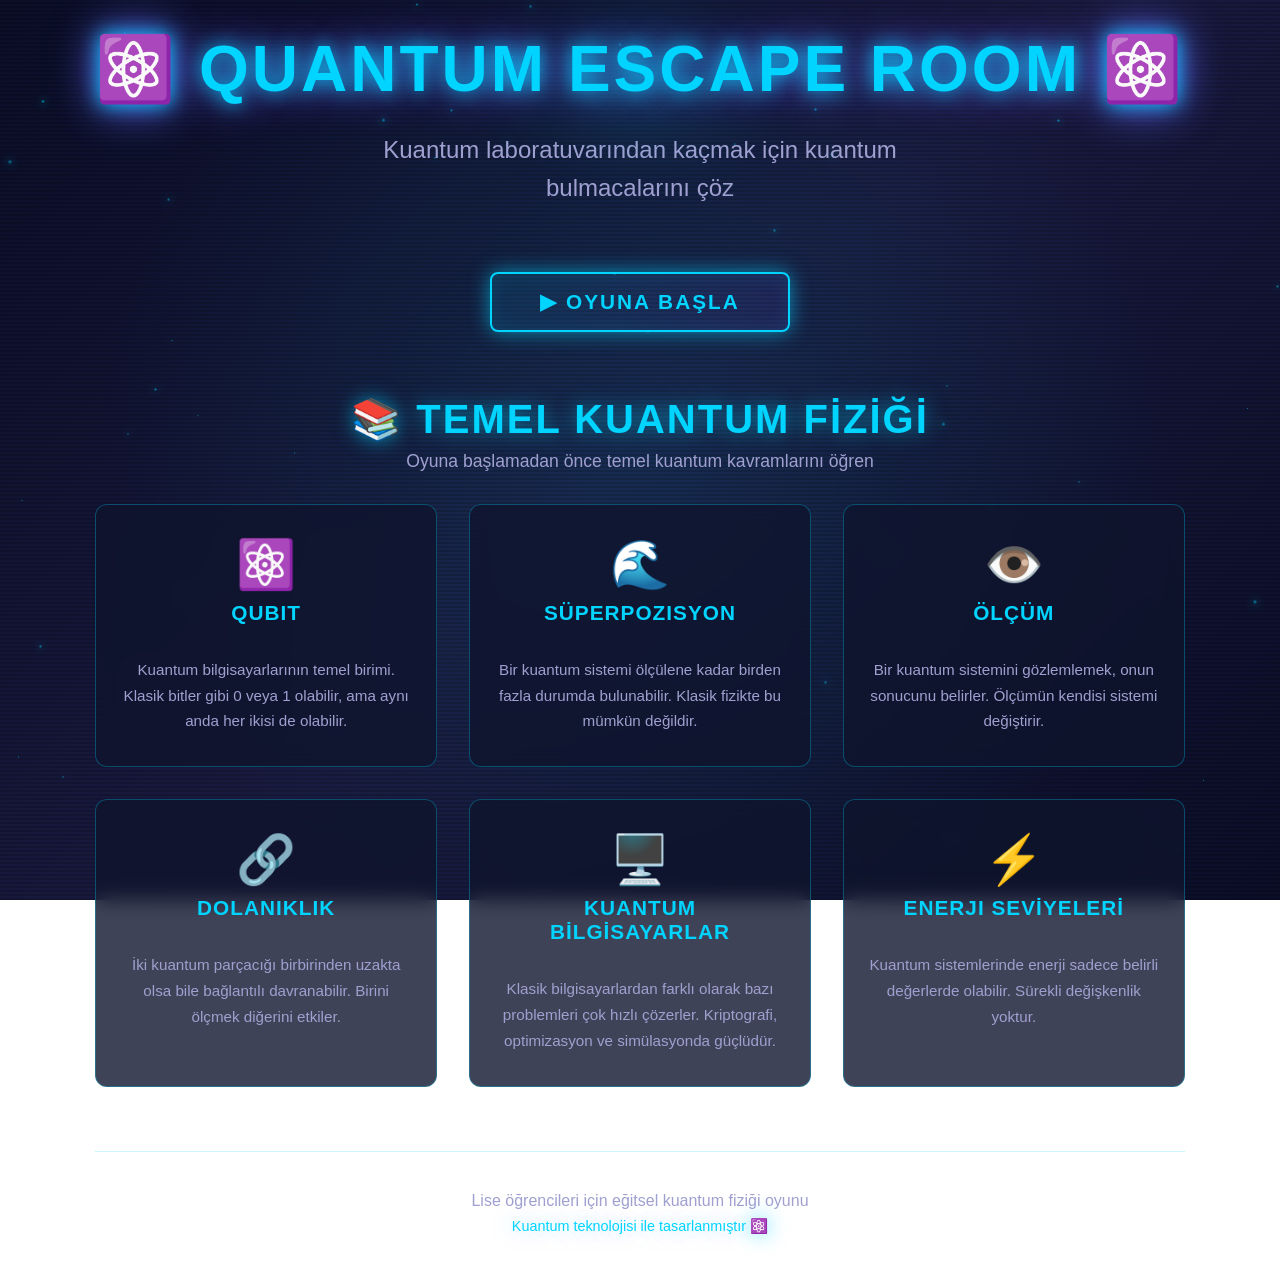
==== index.html @ 0ce35211 "fist kuantum" ====
<!DOCTYPE html>
<html lang="tr">
<head>
    <meta charset="UTF-8">
    <meta name="viewport" content="width=device-width, initial-scale=1.0">
    <title>Quantum Escape Room - Kuantum Laboratuvarından Kaçış</title>
    <link rel="stylesheet" href="style.css">
</head>
<body>
    <div class="background-effects">
        <div class="particles-container" id="particlesContainer"></div>
        <div class="background-glow"></div>
        <div class="scan-lines"></div>
    </div>

    <div class="main-container">
        <div class="home-screen">
            <!-- Logo/Başlık Bölümü -->
            <div class="header-section">
                <div class="logo-container">
                    <h1 class="main-title">⚛️ QUANTUM ESCAPE ROOM ⚛️</h1>
                    <div class="title-glow"></div>
                </div>
                <p class="subtitle">Kuantum laboratuvarından kaçmak için kuantum bulmacalarını çöz</p>
            </div>

            <!-- CTA Butonu -->
            <div class="cta-section">
                <button class="btn-play" onclick="startGame()">
                    <span class="btn-text">▶ OYUNA BAŞLA</span>
                    <div class="btn-glow"></div>
                </button>
            </div>

            <!-- Kuantum Özeti Bölümü -->
            <div class="quantum-intro">
                <h2 class="section-title">📚 TEMEL KUANTUM FİZİĞİ</h2>
                <p class="section-desc">Oyuna başlamadan önce temel kuantum kavramlarını öğren</p>
                
                <div class="cards-grid">
                    <div class="concept-card">
                        <div class="card-header">
                            <div class="card-icon">⚛️</div>
                            <h3>QUBIT</h3>
                        </div>
                        <p>Kuantum bilgisayarlarının temel birimi. Klasik bitler gibi 0 veya 1 olabilir, ama aynı anda her ikisi de olabilir.</p>
                    </div>

                    <div class="concept-card">
                        <div class="card-header">
                            <div class="card-icon">🌊</div>
                            <h3>SÜPERPOZISYON</h3>
                        </div>
                        <p>Bir kuantum sistemi ölçülene kadar birden fazla durumda bulunabilir. Klasik fizikte bu mümkün değildir.</p>
                    </div>

                    <div class="concept-card">
                        <div class="card-header">
                            <div class="card-icon">👁️</div>
                            <h3>ÖLÇÜM</h3>
                        </div>
                        <p>Bir kuantum sistemini gözlemlemek, onun sonucunu belirler. Ölçümün kendisi sistemi değiştirir.</p>
                    </div>

                    <div class="concept-card">
                        <div class="card-header">
                            <div class="card-icon">🔗</div>
                            <h3>DOLANIKLIK</h3>
                        </div>
                        <p>İki kuantum parçacığı birbirinden uzakta olsa bile bağlantılı davranabilir. Birini ölçmek diğerini etkiler.</p>
                    </div>

                    <div class="concept-card">
                        <div class="card-header">
                            <div class="card-icon">🖥️</div>
                            <h3>KUANTUM BİLGİSAYARLAR</h3>
                        </div>
                        <p>Klasik bilgisayarlardan farklı olarak bazı problemleri çok hızlı çözerler. Kriptografi, optimizasyon ve simülasyonda güçlüdür.</p>
                    </div>

                    <div class="concept-card">
                        <div class="card-header">
                            <div class="card-icon">⚡</div>
                            <h3>ENERJI SEVİYELERİ</h3>
                        </div>
                        <p>Kuantum sistemlerinde enerji sadece belirli değerlerde olabilir. Sürekli değişkenlik yoktur.</p>
                    </div>
                </div>
            </div>

            <!-- Footer -->
            <div class="footer-info">
                <p>Lise öğrencileri için eğitsel kuantum fiziği oyunu</p>
                <p class="footer-credit">Kuantum teknolojisi ile tasarlanmıştır ⚛️</p>
            </div>
        </div>
    </div>

    <script src="script.js"></script>
</body>
</html>
---- style.css ----
/* ========== QUANTUM ESCAPE ROOM - GLOBAL STYLES ========== */

:root {
    /* Renk Paleti */
    --primary-cyan: #00d4ff;
    --primary-magenta: #ff006e;
    --accent-purple: #8338ec;
    --success-green: #00ff88;
    --error-red: #ff3333;
    
    /* Arka Plan */
    --dark-bg: #0a0e27;
    --dark-secondary: #1a1a3f;
    --card-bg: rgba(15, 20, 45, 0.8);
    
    /* Yazı */
    --text-primary: #e0e0ff;
    --text-secondary: #a0a0d0;
    --text-accent: var(--primary-cyan);
    
    /* Glow */
    --glow-cyan: 0 0 20px rgba(0, 212, 255, 0.6);
    --glow-cyan-strong: 0 0 40px rgba(0, 212, 255, 0.8);
    --glow-purple: 0 0 20px rgba(131, 56, 236, 0.6);
    --glow-green: 0 0 20px rgba(0, 255, 136, 0.6);
    
    /* Geçişler */
    --transition-fast: all 0.2s cubic-bezier(0.4, 0, 0.2, 1);
    --transition-smooth: all 0.4s cubic-bezier(0.4, 0, 0.2, 1);
}

/* ========== RESET & BASE STYLES ========== */
* {
    margin: 0;
    padding: 0;
    box-sizing: border-box;
}

html {
    scroll-behavior: smooth;
    font-size: 16px;
}

body {
    font-family: 'Segoe UI', 'Helvetica Neue', sans-serif;
    background: linear-gradient(135deg, #0a0e27 0%, #1a1a3f 50%, #0a0e27 100%);
    background-attachment: fixed;
    color: var(--text-primary);
    overflow-x: hidden;
    min-height: 100vh;
    position: relative;
}

/* ========== BACKGROUND EFFECTS ========== */
.background-effects {
    position: fixed;
    top: 0;
    left: 0;
    width: 100%;
    height: 100%;
    pointer-events: none;
    z-index: -1;
}

.particles-container {
    position: absolute;
    width: 100%;
    height: 100%;
    overflow: hidden;
}

.particle {
    position: absolute;
    width: 2px;
    height: 2px;
    background: radial-gradient(circle, var(--primary-cyan), transparent);
    border-radius: 50%;
    opacity: 0.6;
    animation: float 30s infinite linear;
    box-shadow: 0 0 8px var(--primary-cyan);
}

@keyframes float {
    0% {
        transform: translateY(100vh) translateX(0);
        opacity: 0;
    }
    10% {
        opacity: 0.8;
    }
    90% {
        opacity: 0.8;
    }
    100% {
        transform: translateY(-100vh) translateX(100px);
        opacity: 0;
    }
}

.background-glow {
    position: absolute;
    width: 100%;
    height: 100%;
    background: radial-gradient(circle at center, rgba(0, 212, 255, 0.1) 0%, transparent 70%);
    animation: glow-pulse 8s ease-in-out infinite;
}

@keyframes glow-pulse {
    0%, 100% {
        opacity: 0.3;
    }
    50% {
        opacity: 0.6;
    }
}

.scan-lines {
    position: absolute;
    width: 100%;
    height: 100%;
    background: repeating-linear-gradient(
        0deg,
        rgba(0, 0, 0, 0.15) 0px,
        rgba(0, 0, 0, 0.15) 2px,
        transparent 2px,
        transparent 4px
    );
    pointer-events: none;
    animation: scan 8s linear infinite;
}

@keyframes scan {
    0% {
        transform: translateY(0);
    }
    100% {
        transform: translateY(10px);
    }
}

/* ========== MAIN CONTAINER ========== */
.main-container {
    position: relative;
    z-index: 1;
    width: 100%;
    min-height: 100vh;
    padding: 2rem 1rem;
    display: flex;
    align-items: center;
    justify-content: center;
}

.game-container {
    flex-direction: column;
    max-width: 1600px;
}

/* ========== HOME SCREEN ========== */
.home-screen {
    text-align: center;
    animation: fadeIn 0.8s ease-out;
}

@keyframes fadeIn {
    from {
        opacity: 0;
        transform: translateY(20px);
    }
    to {
        opacity: 1;
        transform: translateY(0);
    }
}

/* Header Section */
.header-section {
    margin-bottom: 4rem;
}

.logo-container {
    position: relative;
    margin-bottom: 1.5rem;
}

.main-title {
    font-size: clamp(2rem, 8vw, 4rem);
    font-weight: 900;
    letter-spacing: 3px;
    color: var(--primary-cyan);
    text-shadow: 
        0 0 20px var(--primary-cyan),
        0 0 40px var(--accent-purple),
        0 0 60px rgba(0, 212, 255, 0.3);
    animation: titleGlow 3s ease-in-out infinite;
}

@keyframes titleGlow {
    0%, 100% {
        text-shadow: 
            0 0 20px var(--primary-cyan),
            0 0 40px var(--accent-purple),
            0 0 60px rgba(0, 212, 255, 0.3);
    }
    50% {
        text-shadow: 
            0 0 30px var(--primary-cyan),
            0 0 60px var(--accent-purple),
            0 0 80px rgba(0, 212, 255, 0.5);
    }
}

.title-glow {
    position: absolute;
    top: 0;
    left: 50%;
    transform: translateX(-50%);
    width: 300px;
    height: 100px;
    background: radial-gradient(circle, rgba(0, 212, 255, 0.2) 0%, transparent 70%);
    filter: blur(40px);
}

.subtitle {
    font-size: clamp(1rem, 3vw, 1.5rem);
    color: var(--text-secondary);
    margin-top: 1rem;
    line-height: 1.6;
    max-width: 600px;
    margin-left: auto;
    margin-right: auto;
}

/* CTA Section */
.cta-section {
    margin: 3rem 0;
}

.btn-play {
    position: relative;
    padding: 1rem 3rem;
    font-size: clamp(1rem, 2vw, 1.3rem);
    font-weight: 700;
    letter-spacing: 2px;
    border: 2px solid var(--primary-cyan);
    background: linear-gradient(135deg, rgba(0, 212, 255, 0.1), rgba(131, 56, 236, 0.1));
    color: var(--primary-cyan);
    cursor: pointer;
    border-radius: 8px;
    transition: var(--transition-smooth);
    overflow: hidden;
    box-shadow: var(--glow-cyan), inset 0 0 20px rgba(0, 212, 255, 0.1);
}

.btn-play:hover {
    background: linear-gradient(135deg, rgba(0, 212, 255, 0.2), rgba(131, 56, 236, 0.2));
    box-shadow: var(--glow-cyan-strong), inset 0 0 30px rgba(0, 212, 255, 0.2);
    transform: translateY(-2px);
}

.btn-play:active {
    transform: translateY(0);
}

.btn-play.secondary {
    border-color: var(--primary-magenta);
    color: var(--primary-magenta);
    box-shadow: 0 0 20px rgba(255, 0, 110, 0.4), inset 0 0 20px rgba(255, 0, 110, 0.1);
}

.btn-play.secondary:hover {
    box-shadow: 0 0 40px rgba(255, 0, 110, 0.6), inset 0 0 30px rgba(255, 0, 110, 0.2);
}

.btn-text {
    position: relative;
    z-index: 2;
    display: block;
}

.btn-glow {
    position: absolute;
    inset: 0;
    background: linear-gradient(90deg, transparent, var(--primary-cyan), transparent);
    opacity: 0;
    animation: buttonGlow 2s ease-in-out infinite;
}

@keyframes buttonGlow {
    0%, 100% {
        opacity: 0;
    }
    50% {
        opacity: 0.5;
    }
}

/* Quantum Basics Section */
.quantum-intro {
    margin: 4rem 0;
}

.section-title {
    font-size: clamp(1.5rem, 4vw, 2.5rem);
    color: var(--primary-cyan);
    text-shadow: var(--glow-cyan);
    margin-bottom: 0.5rem;
    letter-spacing: 2px;
}

.section-desc {
    color: var(--text-secondary);
    margin-bottom: 2rem;
    font-size: 1.1rem;
}

.cards-grid {
    display: grid;
    grid-template-columns: repeat(auto-fit, minmax(300px, 1fr));
    gap: 2rem;
    margin-bottom: 3rem;
}

.concept-card {
    background: var(--card-bg);
    backdrop-filter: blur(10px);
    border: 1px solid rgba(0, 212, 255, 0.3);
    border-radius: 12px;
    padding: 2rem 1.5rem;
    text-align: center;
    cursor: pointer;
    transition: var(--transition-smooth);
    position: relative;
    overflow: hidden;
}

.concept-card::before {
    content: '';
    position: absolute;
    top: 0;
    left: 0;
    width: 100%;
    height: 2px;
    background: linear-gradient(90deg, transparent, var(--primary-cyan), transparent);
    opacity: 0;
    transition: opacity 0.3s;
}

.concept-card:hover {
    border-color: var(--primary-cyan);
    background: var(--card-bg);
    box-shadow: var(--glow-cyan);
    transform: translateY(-5px);
}

.concept-card:hover::before {
    opacity: 1;
}

.card-header {
    display: flex;
    flex-direction: column;
    align-items: center;
    margin-bottom: 1rem;
}

.card-icon {
    font-size: 3rem;
    margin-bottom: 0.5rem;
}

.concept-card h3 {
    font-size: 1.3rem;
    color: var(--primary-cyan);
    letter-spacing: 1px;
    margin-bottom: 1rem;
}

.concept-card p {
    color: var(--text-secondary);
    line-height: 1.7;
    font-size: 0.95rem;
}

/* Footer */
.footer-info {
    margin-top: 4rem;
    padding-top: 2rem;
    border-top: 1px solid rgba(0, 212, 255, 0.2);
    color: var(--text-secondary);
}

.footer-info p {
    margin: 0.5rem 0;
}

.footer-credit {
    font-size: 0.9rem;
    color: var(--primary-cyan);
    text-shadow: var(--glow-cyan);
}

/* ========== GAME SCREEN ========== */
.game-header {
    display: flex;
    justify-content: space-between;
    align-items: center;
    margin-bottom: 2rem;
    padding: 1.5rem;
    background: var(--card-bg);
    border: 1px solid rgba(0, 212, 255, 0.3);
    border-radius: 8px;
    flex-wrap: wrap;
    gap: 1rem;
}

.header-left {
    display: flex;
    align-items: center;
    gap: 1.5rem;
}

.btn-back {
    padding: 0.7rem 1.5rem;
    border: 1px solid var(--primary-cyan);
    background: transparent;
    color: var(--primary-cyan);
    cursor: pointer;
    border-radius: 6px;
    font-weight: 600;
    transition: var(--transition-fast);
}

.btn-back:hover {
    box-shadow: var(--glow-cyan);
    background: rgba(0, 212, 255, 0.1);
}

.room-title {
    display: flex;
    flex-direction: column;
    gap: 0.3rem;
}

.room-badge {
    font-size: 0.9rem;
    color: var(--primary-cyan);
    letter-spacing: 2px;
    font-weight: 700;
}

.room-badge-2 {
    color: var(--primary-magenta);
}

.room-title h2 {
    font-size: 1.8rem;
    letter-spacing: 2px;
    color: var(--primary-cyan);
}

.header-right {
    display: flex;
    gap: 2rem;
    align-items: center;
}

.progress-indicator {
    min-width: 200px;
}

.progress-indicator .progress-bar {
    height: 8px;
    background: rgba(0, 0, 0, 0.3);
    border: 1px solid var(--primary-cyan);
    border-radius: 10px;
    overflow: hidden;
    margin-bottom: 0.5rem;
}

.progress-bar .progress-fill {
    height: 100%;
    background: linear-gradient(90deg, var(--primary-cyan), var(--accent-purple));
    width: 0%;
    transition: width 0.5s ease;
    box-shadow: var(--glow-cyan);
}

.progress-text {
    font-size: 0.9rem;
    color: var(--primary-cyan);
    font-weight: 600;
}

/* Game Screen Layout */
.game-screen {
    display: grid;
    grid-template-columns: 300px 1fr 300px;
    gap: 1.5rem;
    min-height: 70vh;
}

.game-panel {
    background: var(--card-bg);
    border: 1px solid rgba(0, 212, 255, 0.3);
    border-radius: 12px;
    overflow: hidden;
    display: flex;
    flex-direction: column;
}

.panel-header {
    padding: 1.5rem;
    border-bottom: 1px solid rgba(0, 212, 255, 0.3);
    background: linear-gradient(135deg, rgba(0, 212, 255, 0.1), rgba(131, 56, 236, 0.1));
}

.panel-header h3 {
    font-size: 1.1rem;
    color: var(--primary-cyan);
    letter-spacing: 1px;
}

.panel-content {
    flex: 1;
    padding: 1.5rem;
    overflow-y: auto;
}

.objective-box,
.status-box,
.hint-box,
.status-panel,
.info-section {
    background: rgba(0, 0, 0, 0.3);
    border-left: 3px solid var(--primary-cyan);
    padding: 1.5rem;
    border-radius: 6px;
    margin-bottom: 1.5rem;
}

.hint-box {
    border-left-color: var(--primary-magenta);
}

.objective-box h4,
.status-box h4,
.hint-box h4,
.status-panel h4,
.info-section h4 {
    color: var(--primary-cyan);
    margin-bottom: 1rem;
    font-size: 1rem;
}

.objective-box p,
.hint-box p {
    color: var(--text-secondary);
    line-height: 1.6;
    font-size: 0.95rem;
}

.status-item {
    display: flex;
    justify-content: space-between;
    align-items: center;
    padding: 0.7rem 0;
    border-bottom: 1px solid rgba(0, 212, 255, 0.1);
}

.status-item:last-child {
    border-bottom: none;
}

.status-label {
    color: var(--text-secondary);
    font-size: 0.9rem;
}

.status-value {
    color: var(--primary-cyan);
    font-weight: 600;
}

.stat-item {
    display: flex;
    justify-content: space-between;
    padding: 0.8rem 0;
    border-bottom: 1px solid rgba(0, 212, 255, 0.1);
}

.stat-label {
    color: var(--text-secondary);
}

.stat-value {
    color: var(--success-green);
    font-weight: 700;
}

.info-text {
    color: var(--text-secondary);
    font-size: 0.9rem;
    margin-bottom: 0.5rem;
}

.info-text span {
    color: var(--primary-cyan);
    font-weight: 600;
}

/* Energy Bar */
.energy-bar {
    margin-bottom: 2rem;
    padding-bottom: 1.5rem;
    border-bottom: 1px solid rgba(0, 212, 255, 0.2);
}

.energy-label {
    font-size: 0.9rem;
    color: var(--text-secondary);
    margin-bottom: 0.8rem;
    font-weight: 600;
}

.energy-level {
    height: 10px;
    background: rgba(0, 0, 0, 0.4);
    border: 1px solid var(--primary-cyan);
    border-radius: 10px;
    overflow: hidden;
    margin-bottom: 0.5rem;
}

.energy-fill {
    height: 100%;
    background: linear-gradient(90deg, var(--primary-cyan), var(--accent-purple));
    width: 0%;
    transition: width 0.3s ease;
    box-shadow: var(--glow-cyan);
}

.energy-value {
    font-size: 0.9rem;
    color: var(--success-green);
    font-weight: 700;
}

/* Center Panel */
.center-panel {
    display: flex;
    flex-direction: column;
    align-items: center;
    justify-content: center;
    padding: 2rem;
}

.puzzle-section {
    width: 100%;
    text-align: center;
    margin-bottom: 2rem;
}

.puzzle-header {
    margin-bottom: 2.5rem;
}

.puzzle-header h3 {
    font-size: 1.8rem;
    color: var(--primary-cyan);
    letter-spacing: 2px;
    margin-bottom: 0.5rem;
}

.puzzle-header p {
    color: var(--text-secondary);
    font-size: 1rem;
}

/* Quantum Cards */
.quantum-cards {
    display: grid;
    grid-template-columns: repeat(auto-fit, minmax(140px, 1fr));
    gap: 1.5rem;
    margin-bottom: 2rem;
    width: 100%;
    max-width: 600px;
    margin-left: auto;
    margin-right: auto;
}

.quantum-card {
    aspect-ratio: 1;
    background: linear-gradient(135deg, rgba(0, 212, 255, 0.1), rgba(131, 56, 236, 0.1));
    border: 2px solid rgba(0, 212, 255, 0.3);
    border-radius: 10px;
    display: flex;
    align-items: center;
    justify-content: center;
    cursor: pointer;
    transition: var(--transition-smooth);
    position: relative;
    overflow: hidden;
}

.quantum-card:hover {
    border-color: var(--primary-cyan);
    box-shadow: var(--glow-cyan);
    transform: scale(1.05);
}

.quantum-card.selected {
    border-color: var(--accent-purple);
    background: linear-gradient(135deg, rgba(131, 56, 236, 0.2), rgba(0, 212, 255, 0.2));
    box-shadow: var(--glow-purple);
    transform: scale(1.15);
}

.card-display {
    display: flex;
    flex-direction: column;
    align-items: center;
    gap: 0.5rem;
    position: relative;
    z-index: 2;
}

.card-value {
    font-size: 2.5rem;
    font-weight: 900;
    color: var(--primary-cyan);
}

.card-label {
    font-size: 0.8rem;
    color: var(--text-secondary);
    letter-spacing: 1px;
}

.card-glow {
    position: absolute;
    inset: 0;
    background: radial-gradient(circle, rgba(0, 212, 255, 0.3) 0%, transparent 70%);
    opacity: 0;
    transition: opacity 0.3s;
}

.quantum-card:hover .card-glow {
    opacity: 1;
}

/* Action Buttons */
.btn-action {
    padding: 1rem 2.5rem;
    font-size: 1.1rem;
    font-weight: 700;
    letter-spacing: 1px;
    border: 2px solid var(--success-green);
    background: linear-gradient(135deg, rgba(0, 255, 136, 0.1), rgba(0, 212, 255, 0.1));
    color: var(--success-green);
    cursor: pointer;
    border-radius: 8px;
    transition: var(--transition-smooth);
    position: relative;
    overflow: hidden;
    box-shadow: var(--glow-green), inset 0 0 20px rgba(0, 255, 136, 0.1);
}

.btn-action:hover {
    background: linear-gradient(135deg, rgba(0, 255, 136, 0.2), rgba(0, 212, 255, 0.2));
    box-shadow: 0 0 40px rgba(0, 255, 136, 0.6), inset 0 0 30px rgba(0, 255, 136, 0.2);
    transform: translateY(-2px);
}

.btn-action:active {
    transform: translateY(0);
}

.btn-action:disabled {
    opacity: 0.5;
    cursor: not-allowed;
}

.btn-action-text {
    position: relative;
    z-index: 2;
}

.btn-action-glow {
    position: absolute;
    inset: 0;
    background: linear-gradient(90deg, transparent, var(--success-green), transparent);
    opacity: 0;
    animation: actionGlow 2s ease-in-out infinite;
}

@keyframes actionGlow {
    0%, 100% {
        opacity: 0;
    }
    50% {
        opacity: 0.5;
    }
}

/* Door/Vault Visual */
.door-container,
.vault-container {
    margin-top: 2rem;
    flex: 1;
    display: flex;
    flex-direction: column;
    align-items: center;
    justify-content: center;
    gap: 1.5rem;
}

.door-frame {
    width: 150px;
    height: 250px;
    background: rgba(0, 0, 0, 0.5);
    border: 3px solid var(--primary-cyan);
    border-radius: 8px;
    position: relative;
    display: flex;
    align-items: center;
    justify-content: center;
    box-shadow: var(--glow-cyan), inset 0 0 30px rgba(0, 0, 0, 0.5);
}

.door {
    width: 140px;
    height: 240px;
    background: linear-gradient(135deg, rgba(0, 212, 255, 0.2), rgba(131, 56, 236, 0.2));
    border-radius: 6px;
    border: 1px solid rgba(0, 212, 255, 0.4);
    position: relative;
    display: flex;
    align-items: center;
    justify-content: center;
    cursor: pointer;
    transition: var(--transition-smooth);
}

.door:hover {
    background: linear-gradient(135deg, rgba(0, 212, 255, 0.3), rgba(131, 56, 236, 0.3));
}

.door-glow {
    position: absolute;
    inset: 0;
    background: radial-gradient(circle, rgba(0, 212, 255, 0.2) 0%, transparent 70%);
    border-radius: 6px;
}

.door.opened {
    animation: doorOpened 0.8s ease-out forwards;
}

@keyframes doorOpened {
    0% {
        background: linear-gradient(135deg, rgba(0, 212, 255, 0.2), rgba(131, 56, 236, 0.2));
        box-shadow: 0 0 20px rgba(0, 212, 255, 0.4);
    }
    50% {
        background: linear-gradient(135deg, rgba(0, 255, 136, 0.3), rgba(0, 212, 255, 0.3));
        box-shadow: 0 0 50px rgba(0, 255, 136, 0.8);
    }
    100% {
        background: linear-gradient(135deg, rgba(0, 255, 136, 0.2), rgba(0, 212, 255, 0.1));
        box-shadow: 0 0 20px rgba(0, 255, 136, 0.6);
    }
}

.door-handle {
    width: 15px;
    height: 40px;
    background: var(--primary-cyan);
    border-radius: 4px;
    position: absolute;
    right: 10px;
    top: 50%;
    transform: translateY(-50%);
    box-shadow: 0 0 10px var(--primary-cyan);
}

#doorStatus {
    color: var(--primary-cyan);
    font-weight: 700;
    font-size: 1rem;
    letter-spacing: 1px;
}

#doorStatus.opened {
    color: var(--success-green);
    animation: pulse 0.6s ease-out;
}

@keyframes pulse {
    0% {
        transform: scale(1);
    }
    50% {
        transform: scale(1.1);
    }
    100% {
        transform: scale(1);
    }
}

/* Vault Visual */
.vault {
    width: 160px;
    height: 180px;
    background: rgba(0, 0, 0, 0.6);
    border: 4px solid var(--primary-magenta);
    border-radius: 12px;
    position: relative;
    display: flex;
    align-items: center;
    justify-content: center;
    box-shadow: 0 0 40px rgba(255, 0, 110, 0.4), inset 0 0 40px rgba(0, 0, 0, 0.5);
}

.vault-door {
    width: 140px;
    height: 160px;
    background: radial-gradient(circle at 20% 20%, rgba(0, 212, 255, 0.2), rgba(0, 0, 0, 0.8));
    border-radius: 10px;
    border: 2px solid var(--primary-magenta);
    position: relative;
    display: flex;
    align-items: center;
    justify-content: center;
}

.vault-lock {
    width: 40px;
    height: 40px;
    background: var(--primary-magenta);
    border-radius: 4px;
    position: absolute;
    box-shadow: 0 0 15px var(--primary-magenta);
}

.vault-lock.opened {
    animation: lockOpen 0.6s ease-out forwards;
}

@keyframes lockOpen {
    0% {
        transform: rotate(0deg);
        background: var(--primary-magenta);
    }
    100% {
        transform: rotate(45deg);
        background: var(--success-green);
    }
}

.vault-glow {
    position: absolute;
    inset: 0;
    background: radial-gradient(circle, rgba(0, 212, 255, 0.1) 0%, transparent 70%);
    border-radius: 10px;
}

.vault-dial {
    position: absolute;
    bottom: 10px;
    width: 30px;
    height: 30px;
    border: 2px solid var(--primary-cyan);
    border-radius: 50%;
    background: transparent;
}

#vaultStatus {
    color: var(--primary-magenta);
    font-weight: 700;
    font-size: 1rem;
    letter-spacing: 1px;
}

#vaultStatus.opened {
    color: var(--success-green);
    animation: pulse 0.6s ease-out;
}

/* Entanglement System */
.entanglement-system {
    display: grid;
    grid-template-columns: 1fr 1fr;
    gap: 2rem;
    margin-bottom: 2rem;
}

.quantum-box {
    background: rgba(0, 0, 0, 0.3);
    border: 2px solid var(--primary-cyan);
    border-radius: 10px;
    padding: 1.5rem;
    position: relative;
}

.quantum-box.blue-box {
    border-color: #00d4ff;
}

.quantum-box.red-box {
    border-color: #ff006e;
}

.box-header {
    display: flex;
    justify-content: space-between;
    align-items: center;
    margin-bottom: 1.5rem;
    padding-bottom: 1rem;
    border-bottom: 1px solid rgba(0, 212, 255, 0.2);
}

.box-label {
    font-size: 0.9rem;
    letter-spacing: 2px;
    font-weight: 700;
    color: inherit;
}

.box-icon {
    font-size: 1.5rem;
    opacity: 0.7;
}

.box-cards {
    display: flex;
    flex-direction: column;
    gap: 1rem;
}

.entangle-card {
    aspect-ratio: 3/1;
    background: linear-gradient(135deg, rgba(0, 212, 255, 0.1), rgba(0, 0, 0, 0.3));
    border: 1px solid rgba(0, 212, 255, 0.3);
    border-radius: 6px;
    display: flex;
    flex-direction: column;
    align-items: center;
    justify-content: center;
    cursor: pointer;
    transition: var(--transition-fast);
    position: relative;
}

.entangle-card:hover {
    border-color: var(--primary-cyan);
    box-shadow: var(--glow-cyan);
    transform: translateX(5px);
}

.entangle-card.selected {
    background: linear-gradient(135deg, rgba(0, 212, 255, 0.2), rgba(131, 56, 236, 0.2));
    border-color: var(--accent-purple);
    box-shadow: var(--glow-purple);
    transform: scale(1.05);
}

.entangle-card.matched {
    opacity: 0.5;
    cursor: not-allowed;
}

.entangle-card.correct {
    background: linear-gradient(135deg, rgba(0, 255, 136, 0.2), rgba(0, 212, 255, 0.1));
    border-color: var(--success-green);
    box-shadow: var(--glow-green);
    opacity: 1;
}

.card-symbol {
    font-size: 1.5rem;
    font-weight: 700;
    color: var(--primary-cyan);
}

.card-desc {
    font-size: 0.75rem;
    color: var(--text-secondary);
    margin-top: 0.2rem;
}

.connection-line {
    position: absolute;
    width: 2px;
    height: 30px;
    background: var(--primary-cyan);
    opacity: 0;
    transition: opacity 0.3s;
}

.entangle-card:hover .connection-line {
    opacity: 0.5;
}

/* ========== MODALS ========== */
.modal {
    position: fixed;
    top: 0;
    left: 0;
    width: 100%;
    height: 100%;
    background: rgba(0, 0, 0, 0.8);
    backdrop-filter: blur(4px);
    display: flex;
    align-items: center;
    justify-content: center;
    z-index: 100;
    opacity: 0;
    visibility: hidden;
    transition: var(--transition-smooth);
}

.modal.show {
    opacity: 1;
    visibility: visible;
}

.modal-content {
    background: var(--card-bg);
    border: 2px solid var(--primary-cyan);
    border-radius: 12px;
    padding: 2.5rem;
    max-width: 600px;
    max-height: 85vh;
    overflow-y: auto;
    box-shadow: var(--glow-cyan-strong), 0 0 80px rgba(0, 212, 255, 0.2);
    animation: modalEnter 0.5s ease-out;
}

@keyframes modalEnter {
    from {
        opacity: 0;
        transform: scale(0.9);
    }
    to {
        opacity: 1;
        transform: scale(1);
    }
}

.modal-header {
    text-align: center;
    margin-bottom: 2rem;
}

.modal-header h2 {
    font-size: 2rem;
    color: var(--success-green);
    text-shadow: 0 0 20px rgba(0, 255, 136, 0.4);
    margin-bottom: 0.5rem;
    letter-spacing: 1px;
}

.modal-header p {
    color: var(--primary-cyan);
    font-size: 1.1rem;
}

.learning-card {
    margin-bottom: 2rem;
}

.learning-card h3 {
    color: var(--primary-cyan);
    font-size: 1.3rem;
    margin-bottom: 1rem;
    letter-spacing: 1px;
}

.learning-card p {
    color: var(--text-secondary);
    line-height: 1.8;
    margin-bottom: 1rem;
}

.benzetme-section {
    background: rgba(0, 0, 0, 0.3);
    border-left: 3px solid var(--primary-magenta);
    padding: 1.5rem;
    border-radius: 6px;
    margin-bottom: 1.5rem;
}

.benzetme-section h4 {
    color: var(--primary-magenta);
    margin-bottom: 0.8rem;
}

.benzetme-section p {
    font-style: italic;
    color: var(--text-secondary);
}

.key-message {
    background: rgba(0, 212, 255, 0.1);
    border: 1px solid var(--primary-cyan);
    border-radius: 6px;
    padding: 1.5rem;
}

.key-message p {
    color: var(--primary-cyan);
    font-weight: 600;
}

.key-message strong {
    color: var(--accent-purple);
}

.modal-actions {
    display: flex;
    gap: 1rem;
    margin-top: 2rem;
}

.btn-primary {
    flex: 1;
    padding: 1rem;
    font-size: 1rem;
    font-weight: 700;
    border: 2px solid var(--primary-cyan);
    background: linear-gradient(135deg, rgba(0, 212, 255, 0.2), rgba(131, 56, 236, 0.1));
    color: var(--primary-cyan);
    cursor: pointer;
    border-radius: 8px;
    transition: var(--transition-smooth);
}

.btn-primary:hover {
    background: linear-gradient(135deg, rgba(0, 212, 255, 0.3), rgba(131, 56, 236, 0.2));
    box-shadow: var(--glow-cyan-strong);
}

/* ========== FINAL SCREEN ========== */
.final-screen {
    text-align: center;
    animation: fadeIn 0.8s ease-out;
}

.celebration-header {
    margin-bottom: 3rem;
    position: relative;
}

.celebration-title {
    font-size: clamp(2.5rem, 8vw, 4.5rem);
    font-weight: 900;
    color: var(--success-green);
    text-shadow: 
        0 0 30px var(--success-green),
        0 0 60px rgba(0, 255, 136, 0.4);
    animation: titleFloating 2s ease-in-out infinite;
    letter-spacing: 2px;
}

@keyframes titleFloating {
    0%, 100% {
        transform: translateY(0);
    }
    50% {
        transform: translateY(-10px);
    }
}

.celebration-subtitle {
    font-size: clamp(1.2rem, 3vw, 1.8rem);
    color: var(--primary-cyan);
    margin-top: 1rem;
    text-shadow: var(--glow-cyan);
}

.confetti {
    position: relative;
    height: 50px;
}

.confetti-piece {
    position: fixed;
    width: 8px;
    height: 8px;
    background: var(--primary-cyan);
    border-radius: 50%;
    pointer-events: none;
    animation: confettiFall 3s ease-out forwards;
}

@keyframes confettiFall {
    0% {
        transform: translateY(0) rotate(0deg);
        opacity: 1;
    }
    100% {
        transform: translateY(100vh) rotate(360deg);
        opacity: 0;
    }
}

.confetti-piece:nth-child(odd) {
    background: var(--primary-magenta);
}

.confetti-piece:nth-child(3n) {
    background: var(--accent-purple);
}

.results-container {
    max-width: 700px;
    margin: 0 auto 3rem;
}

.result-card {
    background: var(--card-bg);
    border: 2px solid var(--primary-cyan);
    border-radius: 12px;
    padding: 2.5rem;
    box-shadow: var(--glow-cyan);
}

.result-card h2 {
    font-size: 2rem;
    color: var(--success-green);
    margin-bottom: 2rem;
    text-shadow: 0 0 20px rgba(0, 255, 136, 0.4);
}

.achievement-section {
    margin-bottom: 2.5rem;
    text-align: left;
}

.achievement-section h3 {
    color: var(--primary-cyan);
    margin-bottom: 1rem;
    font-size: 1.3rem;
}

.achievement-list {
    display: flex;
    flex-direction: column;
    gap: 1rem;
}

.achievement-item {
    display: flex;
    align-items: center;
    gap: 1rem;
    padding: 1rem;
    background: rgba(0, 0, 0, 0.3);
    border-left: 3px solid var(--primary-magenta);
    border-radius: 6px;
}

.achievement-item.completed {
    border-left-color: var(--success-green);
}

.achievement-icon {
    font-size: 1.5rem;
    min-width: 30px;
    text-align: center;
}

.achievement-text {
    color: var(--text-primary);
    font-weight: 600;
}

.learning-summary {
    text-align: left;
    margin-bottom: 2rem;
}

.learning-summary h3 {
    color: var(--primary-cyan);
    margin-bottom: 1.5rem;
    font-size: 1.3rem;
}

.concept-summary {
    display: grid;
    grid-template-columns: repeat(auto-fit, minmax(250px, 1fr));
    gap: 1.5rem;
}

.summary-item {
    background: rgba(0, 0, 0, 0.3);
    border: 1px solid rgba(0, 212, 255, 0.2);
    border-radius: 8px;
    padding: 1.5rem;
    text-align: center;
}

.summary-item .summary-icon {
    font-size: 2.5rem;
    display-block;
    margin-bottom: 0.8rem;
}

.summary-item h4 {
    color: var(--primary-cyan);
    margin-bottom: 0.8rem;
    letter-spacing: 1px;
}

.summary-item p {
    color: var(--text-secondary);
    font-size: 0.95rem;
    line-height: 1.6;
}

.message-box {
    background: linear-gradient(135deg, rgba(0, 212, 255, 0.1), rgba(131, 56, 236, 0.1));
    border: 2px solid var(--primary-cyan);
    border-radius: 8px;
    padding: 2rem;
    margin-top: 2rem;
}

.message-box h3 {
    color: var(--primary-cyan);
    margin-bottom: 1rem;
}

.message-box p {
    color: var(--text-secondary);
    line-height: 1.8;
}

.final-actions {
    display: flex;
    flex-direction: column;
    gap: 1rem;
    max-width: 500px;
    margin: 0 auto 2rem;
}

.final-footer {
    color: var(--text-secondary);
    font-size: 1rem;
    margin-top: 2rem;
}

/* ========== RESPONSIVE DESIGN ========== */
@media (max-width: 1200px) {
    .game-screen {
        grid-template-columns: 1fr;
        gap: 1rem;
    }

    .left-panel,
    .right-panel {
        display: none;
    }

    .center-panel {
        grid-column: 1;
    }
}

@media (max-width: 768px) {
    .main-container {
        padding: 1rem 0.5rem;
    }

    .game-header {
        flex-direction: column;
        gap: 1rem;
    }

    .header-left {
        width: 100%;
        justify-content: space-between;
    }

    .header-right {
        width: 100%;
    }

    .quantum-cards {
        grid-template-columns: repeat(3, 1fr);
        gap: 1rem;
        max-width: 100%;
    }

    .puzzle-section {
        padding: 1rem 0;
    }

    .entanglement-system {
        grid-template-columns: 1fr;
        gap: 1.5rem;
    }

    .cards-grid {
        grid-template-columns: repeat(auto-fit, minmax(250px, 1fr));
        gap: 1rem;
    }

    .concept-summary {
        grid-template-columns: 1fr;
    }

    .final-actions {
        grid-template-columns: 1fr;
    }

    .modal-content {
        padding: 1.5rem;
        margin: 1rem;
    }

    .main-title {
        font-size: 2rem;
    }

    .celebration-title {
        font-size: 2.5rem;
    }
}

@media (max-width: 480px) {
    .main-container {
        padding: 0.5rem;
    }

    .main-title {
        font-size: 1.5rem;
        letter-spacing: 2px;
    }

    .cards-grid {
        grid-template-columns: 1fr;
    }

    .quantum-cards {
        gap: 0.8rem;
    }

    .puzzle-header {
        margin-bottom: 1.5rem;
    }

    .puzzle-header h3 {
        font-size: 1.3rem;
    }

    .celebration-title {
        font-size: 1.8rem;
    }

    .modal-content {
        padding: 1.5rem;
        max-height: 90vh;
    }

    .result-card {
        padding: 1.5rem;
    }

    .game-header {
        padding: 1rem;
    }

    .room-title h2 {
        font-size: 1.2rem;
    }
}

@media (max-width: 320px) {
    .main-title {
        font-size: 1.2rem;
        letter-spacing: 1px;
    }

    .subtitle {
        font-size: 0.85rem;
    }

    .quantum-cards {
        grid-template-columns: repeat(3, 1fr);
    }

    .card-value {
        font-size: 1.8rem;
    }

    .btn-play {
        padding: 0.8rem 1.5rem;
        font-size: 0.9rem;
    }

    .modal-content {
        padding: 1rem;
        margin: 0.5rem;
    }

    .learning-card h3 {
        font-size: 1.1rem;
    }
}
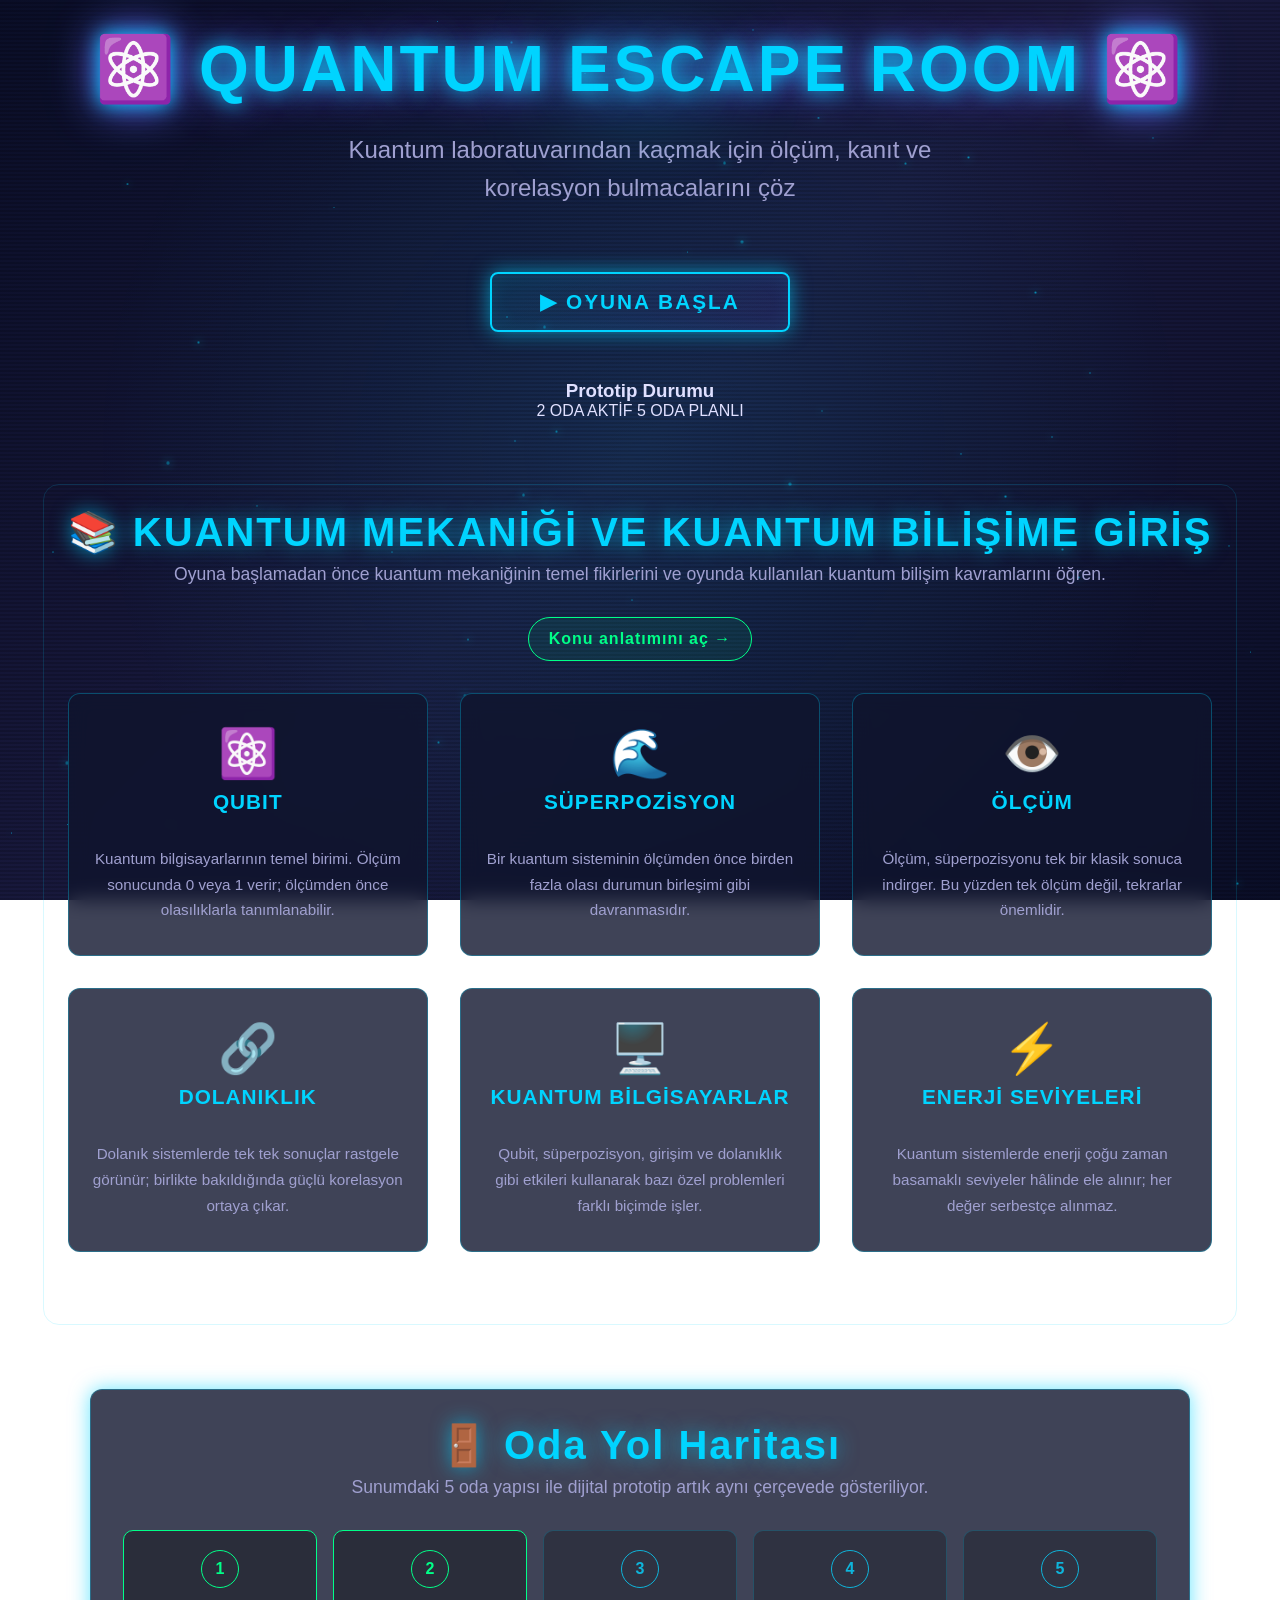
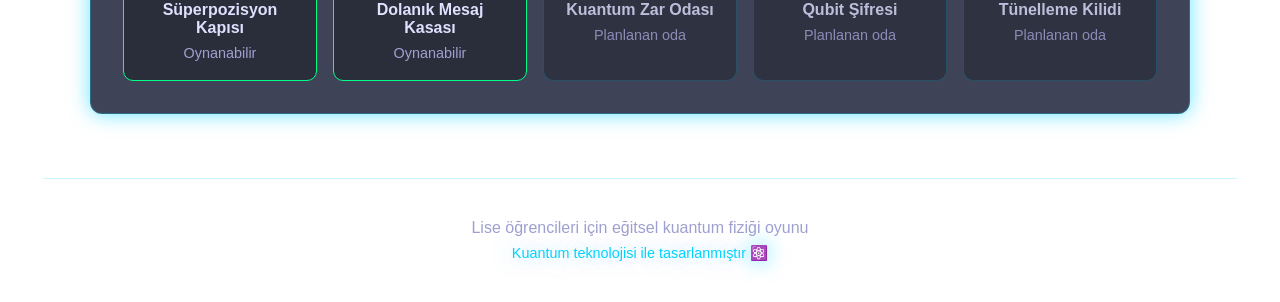
==== commit 0b4f30f3: "..." ====
--- a/index.html
+++ b/index.html
@@ -1,11 +1,13 @@
 <!DOCTYPE html>
 <html lang="tr">
+
 <head>
     <meta charset="UTF-8">
     <meta name="viewport" content="width=device-width, initial-scale=1.0">
     <title>Quantum Escape Room - Kuantum Laboratuvarından Kaçış</title>
     <link rel="stylesheet" href="style.css">
 </head>
+
 <body>
     <div class="background-effects">
         <div class="particles-container" id="particlesContainer"></div>
@@ -15,16 +17,15 @@
 
     <div class="main-container">
         <div class="home-screen">
-            <!-- Logo/Başlık Bölümü -->
             <div class="header-section">
                 <div class="logo-container">
                     <h1 class="main-title">⚛️ QUANTUM ESCAPE ROOM ⚛️</h1>
                     <div class="title-glow"></div>
                 </div>
-                <p class="subtitle">Kuantum laboratuvarından kaçmak için kuantum bulmacalarını çöz</p>
+                <p class="subtitle">Kuantum laboratuvarından kaçmak için ölçüm, kanıt ve korelasyon bulmacalarını çöz
+                </p>
             </div>
 
-            <!-- CTA Butonu -->
             <div class="cta-section">
                 <button class="btn-play" onclick="startGame()">
                     <span class="btn-text">▶ OYUNA BAŞLA</span>
@@ -32,63 +33,108 @@
                 </button>
             </div>
 
-            <!-- Kuantum Özeti Bölümü -->
-            <div class="quantum-intro">
-                <h2 class="section-title">📚 TEMEL KUANTUM FİZİĞİ</h2>
-                <p class="section-desc">Oyuna başlamadan önce temel kuantum kavramlarını öğren</p>
-                
-                <div class="cards-grid">
-                    <div class="concept-card">
+            <div class="prototype-notice-top">
+                <h3>Prototip Durumu</h3>
+                <div class="prototype-badges">
+                    <span class="prototype-badge active">2 ODA AKTİF</span>
+                    <span class="prototype-badge">5 ODA PLANLI</span>
+                </div>
+            </div>
+
+            <div class="quantum-intro clickable-intro" onclick="goBasics()" role="button" tabindex="0"
+                aria-label="Temel kuantum fiziği konu anlatımına git">
+                <h2 class="section-title">📚 KUANTUM MEKANİĞİ VE KUANTUM BİLİŞİME GİRİŞ</h2>
+                <p class="section-desc">
+                    Oyuna başlamadan önce kuantum mekaniğinin temel fikirlerini ve oyunda kullanılan kuantum bilişim
+                    kavramlarını öğren.
+                </p>
+                <span class="learn-more-pill">Konu anlatımını aç →</span>
+
+                <div class="cards-grid" onclick="event.stopPropagation()">
+                    <a class="concept-card concept-card-link" href="quantum-basics.html#qubit">
                         <div class="card-header">
                             <div class="card-icon">⚛️</div>
                             <h3>QUBIT</h3>
                         </div>
-                        <p>Kuantum bilgisayarlarının temel birimi. Klasik bitler gibi 0 veya 1 olabilir, ama aynı anda her ikisi de olabilir.</p>
-                    </div>
+                        <p>Kuantum bilgisayarlarının temel birimi. Ölçüm sonucunda 0 veya 1 verir; ölçümden önce
+                            olasılıklarla tanımlanabilir.</p>
+                    </a>
 
-                    <div class="concept-card">
+                    <a class="concept-card concept-card-link" href="quantum-basics.html#superposition">
                         <div class="card-header">
                             <div class="card-icon">🌊</div>
-                            <h3>SÜPERPOZISYON</h3>
+                            <h3>SÜPERPOZİSYON</h3>
                         </div>
-                        <p>Bir kuantum sistemi ölçülene kadar birden fazla durumda bulunabilir. Klasik fizikte bu mümkün değildir.</p>
-                    </div>
+                        <p>Bir kuantum sisteminin ölçümden önce birden fazla olası durumun birleşimi gibi davranmasıdır.
+                        </p>
+                    </a>
 
-                    <div class="concept-card">
+                    <a class="concept-card concept-card-link" href="quantum-basics.html#measurement">
                         <div class="card-header">
                             <div class="card-icon">👁️</div>
                             <h3>ÖLÇÜM</h3>
                         </div>
-                        <p>Bir kuantum sistemini gözlemlemek, onun sonucunu belirler. Ölçümün kendisi sistemi değiştirir.</p>
-                    </div>
+                        <p>Ölçüm, süperpozisyonu tek bir klasik sonuca indirger. Bu yüzden tek ölçüm değil, tekrarlar
+                            önemlidir.</p>
+                    </a>
 
-                    <div class="concept-card">
+                    <a class="concept-card concept-card-link" href="quantum-basics.html#entanglement">
                         <div class="card-header">
                             <div class="card-icon">🔗</div>
                             <h3>DOLANIKLIK</h3>
                         </div>
-                        <p>İki kuantum parçacığı birbirinden uzakta olsa bile bağlantılı davranabilir. Birini ölçmek diğerini etkiler.</p>
-                    </div>
+                        <p>Dolanık sistemlerde tek tek sonuçlar rastgele görünür; birlikte bakıldığında güçlü korelasyon
+                            ortaya çıkar.</p>
+                    </a>
 
-                    <div class="concept-card">
+                    <a class="concept-card concept-card-link" href="quantum-basics.html#quantum-computers">
                         <div class="card-header">
                             <div class="card-icon">🖥️</div>
                             <h3>KUANTUM BİLGİSAYARLAR</h3>
                         </div>
-                        <p>Klasik bilgisayarlardan farklı olarak bazı problemleri çok hızlı çözerler. Kriptografi, optimizasyon ve simülasyonda güçlüdür.</p>
-                    </div>
+                        <p>Qubit, süperpozisyon, girişim ve dolanıklık gibi etkileri kullanarak bazı özel problemleri
+                            farklı biçimde işler.</p>
+                    </a>
 
-                    <div class="concept-card">
+                    <a class="concept-card concept-card-link" href="quantum-basics.html#energy">
                         <div class="card-header">
                             <div class="card-icon">⚡</div>
-                            <h3>ENERJI SEVİYELERİ</h3>
+                            <h3>ENERJİ SEVİYELERİ</h3>
                         </div>
-                        <p>Kuantum sistemlerinde enerji sadece belirli değerlerde olabilir. Sürekli değişkenlik yoktur.</p>
+                        <p>Kuantum sistemlerde enerji çoğu zaman basamaklı seviyeler hâlinde ele alınır; her değer
+                            serbestçe alınmaz.</p>
+                    </a>
+                </div>
+            </div>
+
+            <div class="roadmap-section">
+                <h2 class="section-title">🚪 Oda Yol Haritası</h2>
+                <p class="section-desc">Sunumdaki 5 oda yapısı ile dijital prototip artık aynı çerçevede gösteriliyor.
+                </p>
+                <div class="roadmap-grid">
+                    <div class="roadmap-card playable"><span>1</span>
+                        <h4>Süperpozisyon Kapısı</h4>
+                        <p>Oynanabilir</p>
+                    </div>
+                    <div class="roadmap-card playable"><span>2</span>
+                        <h4>Dolanık Mesaj Kasası</h4>
+                        <p>Oynanabilir</p>
+                    </div>
+                    <div class="roadmap-card locked"><span>3</span>
+                        <h4>Kuantum Zar Odası</h4>
+                        <p>Planlanan oda</p>
+                    </div>
+                    <div class="roadmap-card locked"><span>4</span>
+                        <h4>Qubit Şifresi</h4>
+                        <p>Planlanan oda</p>
+                    </div>
+                    <div class="roadmap-card locked"><span>5</span>
+                        <h4>Tünelleme Kilidi</h4>
+                        <p>Planlanan oda</p>
                     </div>
                 </div>
             </div>
 
-            <!-- Footer -->
             <div class="footer-info">
                 <p>Lise öğrencileri için eğitsel kuantum fiziği oyunu</p>
                 <p class="footer-credit">Kuantum teknolojisi ile tasarlanmıştır ⚛️</p>
@@ -98,4 +144,5 @@
 
     <script src="script.js"></script>
 </body>
-</html>
+
+</html>
--- a/style.css
+++ b/style.css
@@ -1607,3 +1607,455 @@
         font-size: 1.1rem;
     }
 }
+
+/* ========== QUANTUM COLLAPSE ANIMATIONS (Genel) ========== */
+
+/* Yanlış seçim sallama */
+@keyframes wrongShake {
+    0%, 100% { transform: translateX(0); }
+    20% { transform: translateX(-8px); }
+    40% { transform: translateX(8px); }
+    60% { transform: translateX(-6px); }
+    80% { transform: translateX(6px); }
+}
+.wrong-shake {
+    animation: wrongShake 0.6s ease !important;
+    border-color: var(--error-red) !important;
+    box-shadow: 0 0 20px rgba(255, 51, 51, 0.7) !important;
+}
+
+/* Süperpozisyon çöküş titremesi */
+@keyframes collapsingPulse {
+    0%, 100% {
+        box-shadow: 0 0 15px rgba(131, 56, 236, 0.8), 0 0 40px rgba(0, 212, 255, 0.4);
+        transform: scale(1);
+    }
+    25% {
+        box-shadow: 0 0 30px rgba(0, 212, 255, 1), 0 0 60px rgba(131, 56, 236, 0.6);
+        transform: scale(1.04);
+    }
+    50% {
+        box-shadow: 0 0 15px rgba(255, 0, 110, 0.8), 0 0 40px rgba(131, 56, 236, 0.4);
+        transform: scale(0.97);
+    }
+    75% {
+        box-shadow: 0 0 30px rgba(0, 212, 255, 1), 0 0 60px rgba(255, 0, 110, 0.6);
+        transform: scale(1.04);
+    }
+}
+.collapsing {
+    animation: collapsingPulse 0.24s ease-in-out infinite !important;
+    border-color: var(--primary-cyan) !important;
+}
+
+/* Çöküş tamamlandı */
+@keyframes collapsedGlow {
+    0%, 100% { box-shadow: 0 0 20px rgba(0, 255, 136, 0.6); }
+    50% { box-shadow: 0 0 40px rgba(0, 255, 136, 1); }
+}
+.collapsed {
+    border-color: var(--success-green) !important;
+    animation: collapsedGlow 1s ease-in-out infinite !important;
+}
+
+/* ========== V2 LOGIC & LEARNING UPDATES ========== */
+
+.prototype-notice,
+.roadmap-section,
+.lesson-hero,
+.lesson-card,
+.evidence-board {
+    background: var(--card-bg);
+    border: 1px solid rgba(0, 212, 255, 0.3);
+    border-radius: 12px;
+    box-shadow: var(--glow-cyan);
+    backdrop-filter: blur(10px);
+}
+
+.prototype-notice {
+    max-width: 900px;
+    margin: 2rem auto;
+    padding: 1.5rem 2rem;
+    text-align: center;
+    border-left: 4px solid var(--success-green);
+}
+
+.prototype-notice h3 {
+    color: var(--success-green);
+    margin-bottom: 0.7rem;
+    letter-spacing: 1px;
+}
+
+.prototype-notice p {
+    color: var(--text-secondary);
+    line-height: 1.7;
+}
+
+.clickable-intro {
+    padding: 1.5rem;
+    border: 1px solid rgba(0, 212, 255, 0.15);
+    border-radius: 16px;
+    cursor: pointer;
+    transition: var(--transition-smooth);
+}
+
+.clickable-intro:hover {
+    border-color: var(--primary-cyan);
+    box-shadow: var(--glow-cyan);
+    transform: translateY(-2px);
+}
+
+.learn-more-pill {
+    display: inline-block;
+    margin-bottom: 2rem;
+    padding: 0.75rem 1.2rem;
+    border: 1px solid var(--success-green);
+    border-radius: 999px;
+    color: var(--success-green);
+    background: rgba(0, 255, 136, 0.08);
+    font-weight: 700;
+    letter-spacing: 1px;
+}
+
+.concept-card-link {
+    color: inherit;
+    text-decoration: none;
+    display: block;
+}
+
+.roadmap-section {
+    max-width: 1100px;
+    margin: 4rem auto;
+    padding: 2rem;
+}
+
+.roadmap-grid {
+    display: grid;
+    grid-template-columns: repeat(auto-fit, minmax(180px, 1fr));
+    gap: 1rem;
+    margin-top: 1.5rem;
+}
+
+.roadmap-card {
+    background: rgba(0, 0, 0, 0.32);
+    border: 1px solid rgba(0, 212, 255, 0.25);
+    border-radius: 10px;
+    padding: 1.2rem;
+    text-align: center;
+    transition: var(--transition-smooth);
+}
+
+.roadmap-card span {
+    display: inline-flex;
+    align-items: center;
+    justify-content: center;
+    width: 38px;
+    height: 38px;
+    margin-bottom: 0.8rem;
+    border-radius: 50%;
+    border: 1px solid var(--primary-cyan);
+    color: var(--primary-cyan);
+    font-weight: 900;
+}
+
+.roadmap-card h4 {
+    color: var(--text-primary);
+    margin-bottom: 0.5rem;
+}
+
+.roadmap-card p {
+    color: var(--text-secondary);
+    font-size: 0.9rem;
+}
+
+.roadmap-card.playable {
+    border-color: var(--success-green);
+}
+
+.roadmap-card.playable span {
+    border-color: var(--success-green);
+    color: var(--success-green);
+}
+
+.roadmap-card.locked {
+    opacity: 0.78;
+}
+
+.learning-container {
+    align-items: flex-start;
+}
+
+.learning-page {
+    width: min(1100px, 100%);
+    animation: fadeIn 0.8s ease-out;
+}
+
+.learning-header {
+    width: 100%;
+}
+
+.lesson-hero {
+    padding: 2rem;
+    margin: 1.5rem 0;
+    text-align: center;
+}
+
+.lesson-hero h1 {
+    color: var(--primary-cyan);
+    font-size: clamp(2rem, 5vw, 3.2rem);
+    margin-bottom: 1rem;
+    text-shadow: var(--glow-cyan);
+}
+
+.lesson-hero p {
+    color: var(--text-secondary);
+    line-height: 1.8;
+    max-width: 760px;
+    margin: 0 auto;
+}
+
+.lesson-card {
+    display: grid;
+    grid-template-columns: 72px 1fr;
+    gap: 1.5rem;
+    padding: 1.8rem;
+    margin: 1.2rem 0;
+    text-align: left;
+}
+
+.lesson-icon {
+    font-size: 2.4rem;
+    display: flex;
+    align-items: flex-start;
+    justify-content: center;
+}
+
+.lesson-card h2 {
+    color: var(--primary-cyan);
+    margin-bottom: 0.8rem;
+}
+
+.lesson-card p {
+    color: var(--text-secondary);
+    line-height: 1.8;
+    margin-bottom: 0.8rem;
+}
+
+.mini-example {
+    background: rgba(0, 0, 0, 0.32);
+    border-left: 3px solid var(--success-green);
+    border-radius: 6px;
+    padding: 1rem;
+    color: var(--text-primary);
+    line-height: 1.6;
+}
+
+.source-links {
+    display: flex;
+    flex-wrap: wrap;
+    gap: 0.8rem;
+}
+
+.source-links a {
+    color: var(--success-green);
+    border: 1px solid rgba(0, 255, 136, 0.4);
+    border-radius: 999px;
+    padding: 0.5rem 0.8rem;
+    text-decoration: none;
+    transition: var(--transition-fast);
+}
+
+.source-links a:hover {
+    box-shadow: var(--glow-green);
+}
+
+.mystery-cards .mystery-card .card-value {
+    font-size: 3.2rem;
+}
+
+.action-row {
+    display: flex;
+    flex-wrap: wrap;
+    align-items: center;
+    justify-content: center;
+    gap: 1rem;
+    margin-bottom: 1.5rem;
+}
+
+.secondary-action {
+    border-color: var(--primary-magenta);
+    color: var(--primary-magenta);
+    background: linear-gradient(135deg, rgba(255, 0, 110, 0.1), rgba(131, 56, 236, 0.1));
+    box-shadow: 0 0 20px rgba(255, 0, 110, 0.35), inset 0 0 20px rgba(255, 0, 110, 0.1);
+}
+
+.secondary-action:hover {
+    box-shadow: 0 0 40px rgba(255, 0, 110, 0.55), inset 0 0 30px rgba(255, 0, 110, 0.15);
+}
+
+.evidence-board {
+    max-width: 720px;
+    margin: 0 auto 1rem;
+    padding: 1.2rem;
+    text-align: left;
+    box-shadow: none;
+}
+
+.board-title {
+    color: var(--primary-cyan);
+    font-weight: 800;
+    letter-spacing: 1px;
+    margin-bottom: 0.8rem;
+}
+
+.station-readout {
+    background: rgba(0, 0, 0, 0.32);
+    border-left: 3px solid var(--primary-cyan);
+    border-radius: 6px;
+    padding: 0.8rem;
+    margin: 0.6rem 0;
+    color: var(--text-secondary);
+    font-size: 0.95rem;
+    line-height: 1.5;
+}
+
+.measurement-result-box {
+    background: rgba(0, 255, 136, 0.1);
+    border: 1px solid var(--success-green);
+    border-radius: 8px;
+    padding: 1rem 1.5rem;
+    margin: 1rem 0;
+    text-align: center;
+}
+
+.measurement-result-box p {
+    color: var(--success-green);
+    font-weight: 700;
+    font-size: 1.1rem;
+}
+
+.measurement-result-box span {
+    font-size: 1.8rem;
+    display: block;
+    margin-top: 0.3rem;
+    color: var(--success-green);
+}
+
+.measured-flash {
+    border-color: var(--success-green) !important;
+    box-shadow: var(--glow-green) !important;
+}
+
+.discovery-system .entangle-card .card-symbol {
+    font-size: 1.25rem;
+}
+
+.entangle-card.correct .card-symbol,
+.entangle-card.matched .card-symbol {
+    color: var(--success-green);
+}
+
+.achievement-item.planned {
+    border-left-color: var(--accent-purple);
+    opacity: 0.85;
+}
+
+/* Gerçek kapı açılma hissi: panel artık perspektifle döner. */
+.door-frame {
+    perspective: 900px;
+    overflow: visible;
+}
+
+.door-frame::after {
+    content: '';
+    position: absolute;
+    inset: 10px;
+    border-radius: 8px;
+    background: radial-gradient(circle, rgba(0, 255, 136, 0.35), transparent 65%);
+    opacity: 0;
+    transition: opacity 0.8s ease;
+    z-index: 0;
+}
+
+.door-frame:has(.door.opened)::after {
+    opacity: 1;
+}
+
+.door {
+    transform-origin: left center;
+    transform-style: preserve-3d;
+    z-index: 2;
+}
+
+.door.opened {
+    animation: none !important;
+    transform: perspective(900px) rotateY(-72deg) translateX(-4px);
+    box-shadow: 0 0 45px rgba(0, 255, 136, 0.75), inset 0 0 18px rgba(0, 255, 136, 0.25);
+    background: linear-gradient(135deg, rgba(0, 255, 136, 0.22), rgba(0, 212, 255, 0.12));
+}
+
+/* Gerçek kasa açılma hissi: kasa kapağı döner ve iç glow görünür. */
+.vault {
+    perspective: 900px;
+    overflow: visible;
+}
+
+.vault::after {
+    content: '';
+    position: absolute;
+    inset: 18px;
+    border-radius: 10px;
+    background: radial-gradient(circle, rgba(0, 255, 136, 0.38), transparent 70%);
+    opacity: 0;
+    transition: opacity 0.8s ease;
+    pointer-events: none;
+}
+
+.vault.opened::after {
+    opacity: 1;
+}
+
+.vault-door {
+    transform-origin: left center;
+    transform-style: preserve-3d;
+    transition: transform 0.9s cubic-bezier(0.22, 0.61, 0.36, 1), box-shadow 0.9s ease, border-color 0.9s ease;
+    z-index: 2;
+}
+
+.vault-door.opened {
+    transform: perspective(900px) rotateY(-68deg) translateX(-6px);
+    border-color: var(--success-green);
+    box-shadow: 0 0 45px rgba(0, 255, 136, 0.7), inset 0 0 20px rgba(0, 255, 136, 0.2);
+}
+
+@supports not selector(:has(*)) {
+    .door.opened::after {
+        content: '';
+        position: absolute;
+        inset: 0;
+        background: radial-gradient(circle, rgba(0, 255, 136, 0.25), transparent 70%);
+    }
+}
+
+@media (max-width: 768px) {
+    .lesson-card {
+        grid-template-columns: 1fr;
+        text-align: center;
+    }
+
+    .source-links {
+        justify-content: center;
+    }
+
+    .action-row {
+        flex-direction: column;
+    }
+
+    .action-row .btn-action {
+        width: 100%;
+    }
+
+    .roadmap-grid {
+        grid-template-columns: 1fr;
+    }
+}
